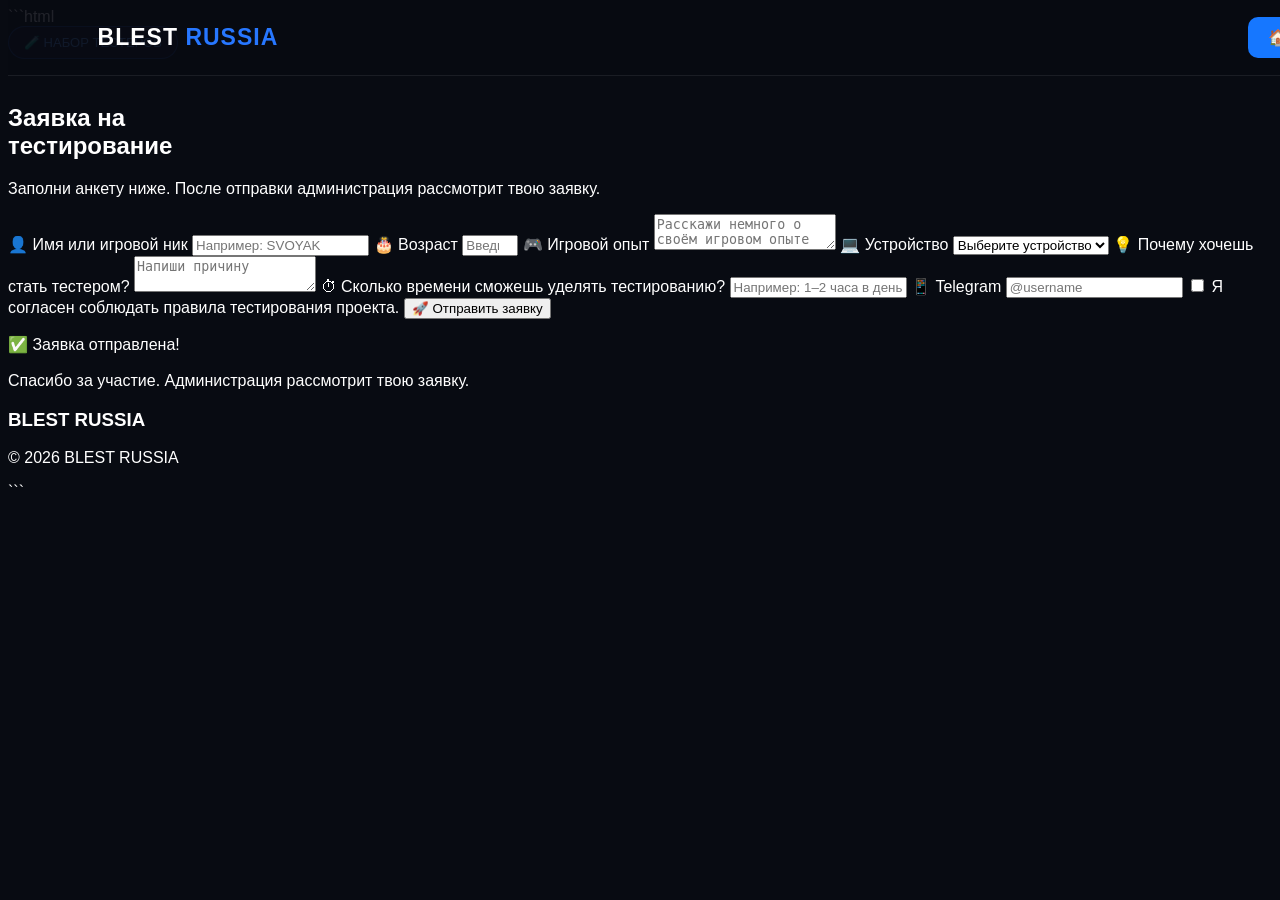
==== application.html @ 4487f48c "Create application.html" ====
```html
<!DOCTYPE html>
<html lang="ru">

<head>
    <meta charset="UTF-8">
    <meta
        name="viewport"
        content="width=device-width, initial-scale=1.0"
    >

    <title>Заявка на тест — BLEST RUSSIA</title>

    <link rel="stylesheet" href="style.css">
</head>

<body>

<header>

    <div class="logo">
        BLEST <span>RUSSIA</span>
    </div>

    <a href="index.html" class="telegram">
        🏠 Главная
    </a>

</header>


<main>

<section class="application">

    <div class="application-box">

        <div class="label">
            🧪 НАБОР ТЕСТЕРОВ
        </div>

        <h1>
            Заявка на<br>
            <span>тестирование</span>
        </h1>

        <p class="application-description">
            Заполни анкету ниже. После отправки
            администрация рассмотрит твою заявку.
        </p>


        <form id="applicationForm">


            <label>
                👤 Имя или игровой ник
            </label>

            <input
                type="text"
                id="name"
                placeholder="Например: SVOYAK"
                required
            >


            <label>
                🎂 Возраст
            </label>

            <input
                type="number"
                id="age"
                min="13"
                max="100"
                placeholder="Введите возраст"
                required
            >


            <label>
                🎮 Игровой опыт
            </label>

            <textarea
                id="experience"
                placeholder="Расскажи немного о своём игровом опыте"
                required
            ></textarea>


            <label>
                💻 Устройство
            </label>

            <select id="device" required>

                <option value="">
                    Выберите устройство
                </option>

                <option value="Android">
                    📱 Android
                </option>

                <option value="iPhone">
                    📱 iPhone
                </option>

                <option value="PC">
                    💻 PC
                </option>

            </select>


            <label>
                💡 Почему хочешь стать тестером?
            </label>

            <textarea
                id="reason"
                placeholder="Напиши причину"
                required
            ></textarea>


            <label>
                ⏱ Сколько времени сможешь уделять тестированию?
            </label>

            <input
                type="text"
                id="time"
                placeholder="Например: 1–2 часа в день"
                required
            >


            <label>
                📱 Telegram
            </label>

            <input
                type="text"
                id="telegram"
                placeholder="@username"
                required
            >


            <label class="checkbox">

                <input
                    type="checkbox"
                    id="rules"
                    required
                >

                <span>
                    Я согласен соблюдать правила
                    тестирования проекта.
                </span>

            </label>


            <button
                type="submit"
                class="submit-button"
            >
                🚀 Отправить заявку
            </button>


        </form>


        <div
            id="success"
            class="success-message"
        >
            ✅ Заявка отправлена!

            <br><br>

            Спасибо за участие.
            Администрация рассмотрит твою заявку.
        </div>


    </div>

</section>

</main>


<footer>

    <h3>BLEST RUSSIA</h3>

    <p>
        © 2026 BLEST RUSSIA
    </p>

</footer>


<script src="application.js"></script>

</body>

</html>
```
---- style.css ----
```css
* {
    margin: 0;
    padding: 0;
    box-sizing: border-box;
}

html {
    scroll-behavior: smooth;
}

body {
    font-family: Arial, sans-serif;
    background: #080b12;
    color: white;
    overflow-x: hidden;
}

/* HEADER */

header {
    width: 100%;
    height: 75px;
    padding: 0 7%;
    display: flex;
    align-items: center;
    justify-content: space-between;

    background: rgba(8, 11, 18, 0.9);
    border-bottom: 1px solid rgba(255,255,255,0.08);

    position: fixed;
    top: 0;
    z-index: 100;
}

.logo {
    font-size: 23px;
    font-weight: 900;
    letter-spacing: 1px;
}

.logo span {
    color: #2777ff;
}

.telegram {
    text-decoration: none;
    color: white;

    padding: 11px 20px;
    border-radius: 10px;

    background: #1677ff;

    font-weight: bold;

    transition: 0.3s;
}

.telegram:hover {
    transform: translateY(-2px);
}


/* HERO */

.hero {
    min-height: 100vh;

    display: flex;
    align-items: center;
    justify-content: center;

    text-align: center;

    padding: 120px 20px 80px;

    background:
        radial-gradient(
            circle at 50% 30%,
            rgba(39,119,255,0.25),
            transparent 40%
        );
}

.hero-content {
    max-width: 850px;
}

.label {
    display: inline-block;

    padding: 8px 15px;

    border: 1px solid rgba(39,119,255,0.5);

    border-radius: 50px;

    color: #5c9cff;

    background: rgba(39,119,255,0.08);

    font-size: 13px;

    margin-bottom: 25px;
}

.hero h1 {
    font-size: clamp(60px, 12vw, 130px);

    line-height: 0.9;

    font-weight: 900;

    letter-spacing: -5px;
}

.hero h1 span {
    color: #2777ff;
}

.hero p {
    margin: 30px auto;

    max-width: 600px;

    color: #aab1c0;

    font-size: 18px;

    line-height: 1.6;
}


/* BUTTONS */

.buttons {
    display: flex;

    justify-content: center;

    gap: 15px;

    flex-wrap: wrap;
}

.main-button,
.second-button {
    display: inline-block;

    padding: 15px 25px;

    border-radius: 12px;

    text-decoration: none;

    font-weight: bold;

    transition: 0.3s;
}

.main-button {
    background: #2777ff;
    color: white;

    box-shadow: 0 10px 30px rgba(39,119,255,0.25);
}

.main-button:hover {
    transform: translateY(-3px);
}

.second-button {
    color: white;

    border: 1px solid rgba(255,255,255,0.12);

    background: rgba(255,255,255,0.04);
}

.second-button:hover {
    background: rgba(255,255,255,0.08);
}


/* ABOUT */

.about {
    padding: 100px 7%;

    max-width: 1200px;

    margin: auto;

    text-align: center;
}

.about h2,
.telegram-section h2 {
    font-size: 40px;

    margin-bottom: 20px;
}

.about-text {
    max-width: 700px;

    margin:
```
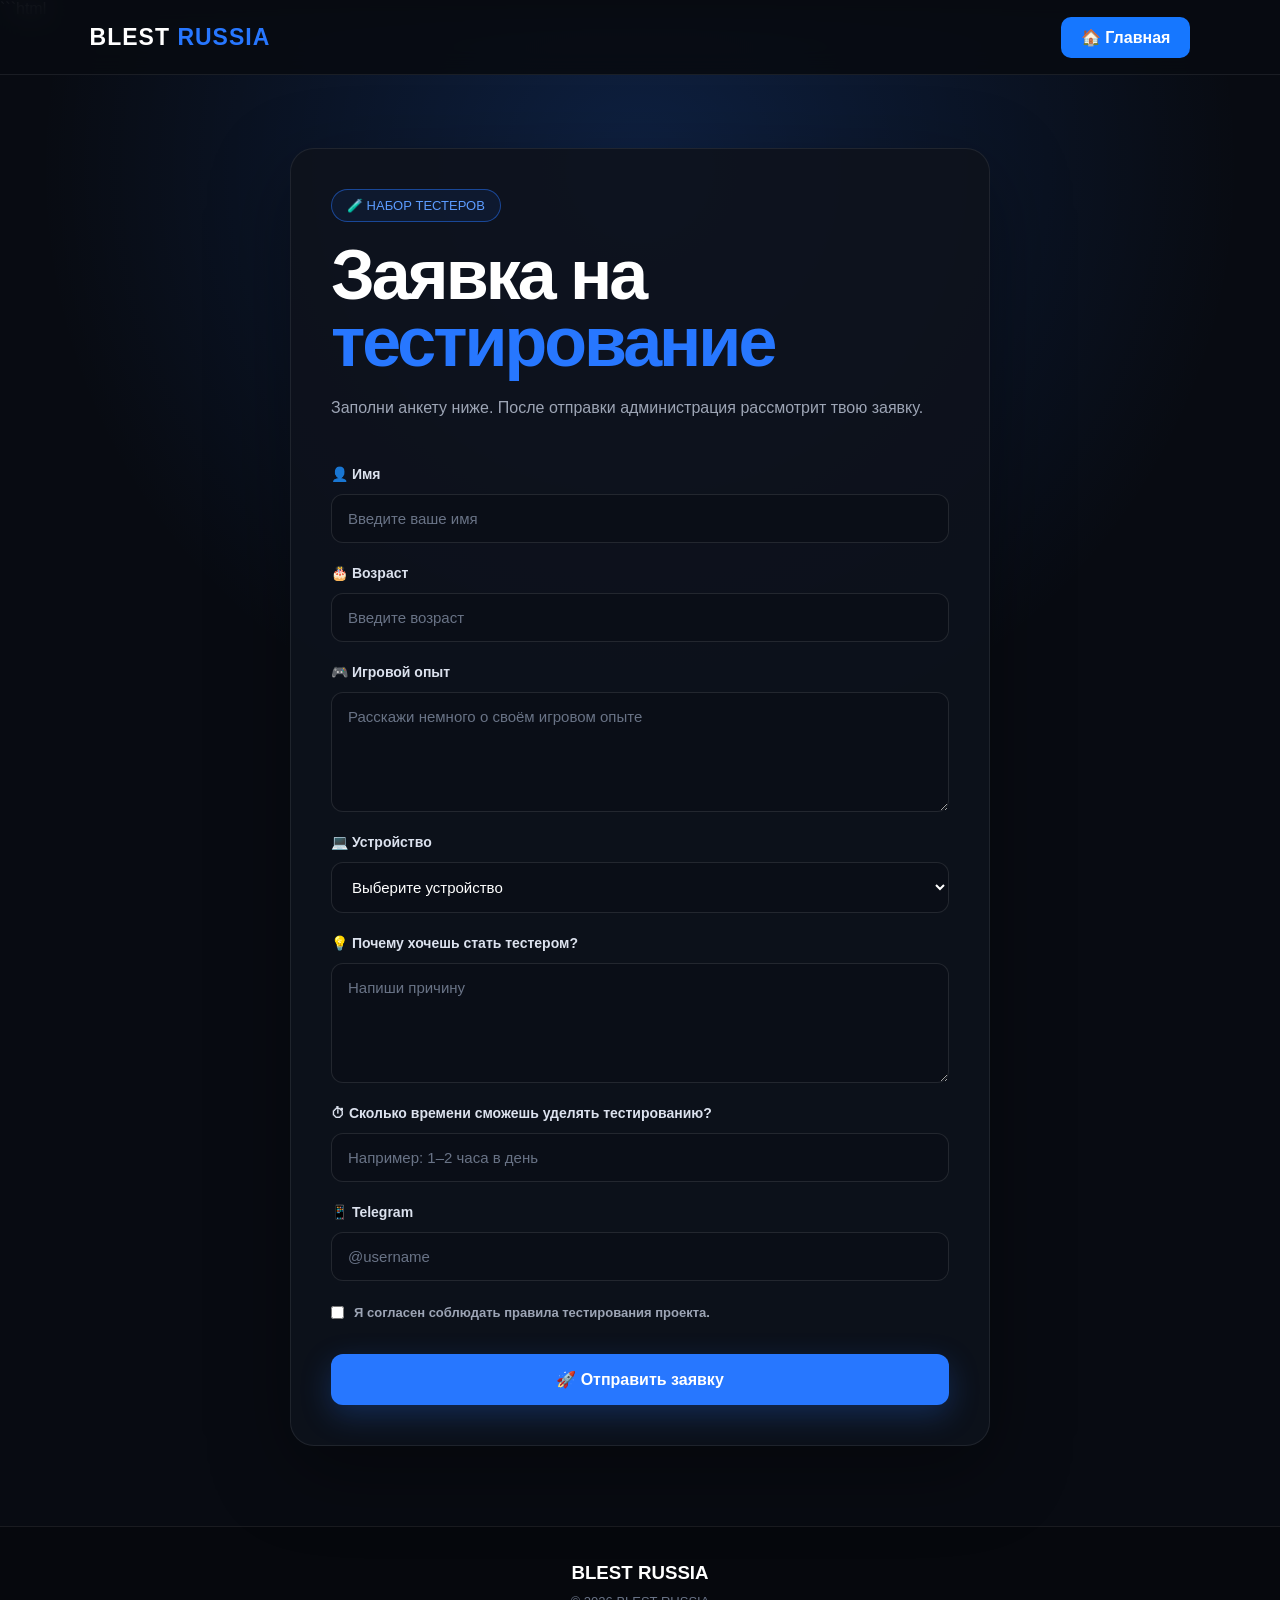
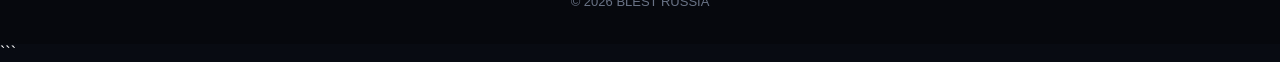
==== commit 717a6e88: "Update application.html" ====
--- a/application.html
+++ b/application.html
@@ -54,13 +54,13 @@
 
 
             <label>
-                👤 Имя или игровой ник
+                👤 Имя
             </label>
 
             <input
                 type="text"
                 id="name"
-                placeholder="Например: SVOYAK"
+                placeholder="Введите ваше имя"
                 required
             >
 
--- a/style.css
+++ b/style.css
@@ -1,4 +1,3 @@
-```css
 * {
     margin: 0;
     padding: 0;
@@ -22,16 +21,21 @@
     width: 100%;
     height: 75px;
     padding: 0 7%;
+
     display: flex;
     align-items: center;
     justify-content: space-between;
 
-    background: rgba(8, 11, 18, 0.9);
-    border-bottom: 1px solid rgba(255,255,255,0.08);
+    background: rgba(8, 11, 18, 0.92);
+    border-bottom: 1px solid rgba(255, 255, 255, 0.08);
 
     position: fixed;
     top: 0;
+    left: 0;
+
     z-index: 100;
+
+    backdrop-filter: blur(12px);
 }
 
 .logo {
@@ -60,8 +64,8 @@
 
 .telegram:hover {
     transform: translateY(-2px);
-}
-
+    box-shadow: 0 8px 25px rgba(39, 119, 255, 0.3);
+}
 
 /* HERO */
 
@@ -79,7 +83,7 @@
     background:
         radial-gradient(
             circle at 50% 30%,
-            rgba(39,119,255,0.25),
+            rgba(39, 119, 255, 0.25),
             transparent 40%
         );
 }
@@ -93,13 +97,13 @@
 
     padding: 8px 15px;
 
-    border: 1px solid rgba(39,119,255,0.5);
+    border: 1px solid rgba(39, 119, 255, 0.5);
 
     border-radius: 50px;
 
     color: #5c9cff;
 
-    background: rgba(39,119,255,0.08);
+    background: rgba(39, 119, 255, 0.08);
 
     font-size: 13px;
 
@@ -131,7 +135,6 @@
 
     line-height: 1.6;
 }
-
 
 /* BUTTONS */
 
@@ -164,25 +167,28 @@
     background: #2777ff;
     color: white;
 
-    box-shadow: 0 10px 30px rgba(39,119,255,0.25);
+    box-shadow: 0 10px 30px rgba(39, 119, 255, 0.25);
 }
 
 .main-button:hover {
     transform: translateY(-3px);
+
+    box-shadow: 0 15px 35px rgba(39, 119, 255, 0.4);
 }
 
 .second-button {
     color: white;
 
-    border: 1px solid rgba(255,255,255,0.12);
-
-    background: rgba(255,255,255,0.04);
+    border: 1px solid rgba(255, 255, 255, 0.12);
+
+    background: rgba(255, 255, 255, 0.04);
 }
 
 .second-button:hover {
-    background: rgba(255,255,255,0.08);
-}
-
+    background: rgba(255, 255, 255, 0.08);
+
+    transform: translateY(-3px);
+}
 
 /* ABOUT */
 
@@ -206,5 +212,387 @@
 .about-text {
     max-width: 700px;
 
-    margin:
-```
+    margin: 0 auto 50px;
+
+    color: #aab1c0;
+
+    font-size: 17px;
+
+    line-height: 1.7;
+}
+
+/* CARDS */
+
+.cards {
+    display: grid;
+
+    grid-template-columns: repeat(3, 1fr);
+
+    gap: 20px;
+}
+
+.card {
+    padding: 30px;
+
+    border-radius: 18px;
+
+    background: rgba(255, 255, 255, 0.035);
+
+    border: 1px solid rgba(255, 255, 255, 0.08);
+
+    transition: 0.3s;
+}
+
+.card:hover {
+    transform: translateY(-7px);
+
+    border-color: rgba(39, 119, 255, 0.4);
+
+    background: rgba(39, 119, 255, 0.06);
+}
+
+.icon {
+    font-size: 35px;
+
+    margin-bottom: 15px;
+}
+
+.card h3 {
+    margin-bottom: 12px;
+
+    font-size: 21px;
+}
+
+.card p {
+    color: #9da5b5;
+
+    line-height: 1.6;
+}
+
+/* TESTING SECTION */
+
+.telegram-section {
+    padding: 100px 20px;
+
+    text-align: center;
+
+    background:
+        radial-gradient(
+            circle at 50% 50%,
+            rgba(39, 119, 255, 0.12),
+            transparent 45%
+        );
+}
+
+.telegram-section p {
+    max-width: 650px;
+
+    margin: 0 auto 30px;
+
+    color: #aab1c0;
+
+    line-height: 1.7;
+}
+
+/* APPLICATION PAGE */
+
+.application {
+    min-height: 100vh;
+
+    padding: 130px 20px 80px;
+
+    display: flex;
+
+    justify-content: center;
+
+    align-items: flex-start;
+
+    background:
+        radial-gradient(
+            circle at 50% 10%,
+            rgba(39, 119, 255, 0.2),
+            transparent 40%
+        );
+}
+
+.application-box {
+    width: 100%;
+
+    max-width: 700px;
+
+    padding: 40px;
+
+    border-radius: 24px;
+
+    background: rgba(14, 18, 28, 0.9);
+
+    border: 1px solid rgba(255, 255, 255, 0.08);
+
+    box-shadow: 0 25px 80px rgba(0, 0, 0, 0.35);
+}
+
+.application-box .label {
+    margin-bottom: 20px;
+}
+
+.application-box h1 {
+    font-size: clamp(42px, 8vw, 70px);
+
+    line-height: 0.95;
+
+    margin-bottom: 20px;
+
+    letter-spacing: -3px;
+}
+
+.application-box h1 span {
+    color: #2777ff;
+}
+
+.application-description {
+    color: #9da5b5;
+
+    line-height: 1.6;
+
+    margin-bottom: 35px;
+}
+
+/* FORM */
+
+#applicationForm {
+    display: flex;
+
+    flex-direction: column;
+
+    gap: 12px;
+}
+
+#applicationForm label {
+    margin-top: 10px;
+
+    font-size: 14px;
+
+    font-weight: bold;
+
+    color: #dce2ee;
+}
+
+#applicationForm input,
+#applicationForm textarea,
+#applicationForm select {
+    width: 100%;
+
+    padding: 15px 16px;
+
+    border-radius: 12px;
+
+    border: 1px solid rgba(255, 255, 255, 0.1);
+
+    outline: none;
+
+    background: #0a0e17;
+
+    color: white;
+
+    font-size: 15px;
+
+    font-family: Arial, sans-serif;
+
+    transition: 0.25s;
+}
+
+#applicationForm input:focus,
+#applicationForm textarea:focus,
+#applicationForm select:focus {
+    border-color: #2777ff;
+
+    box-shadow: 0 0 0 3px rgba(39, 119, 255, 0.12);
+}
+
+#applicationForm textarea {
+    min-height: 120px;
+
+    resize: vertical;
+}
+
+#applicationForm select {
+    cursor: pointer;
+}
+
+#applicationForm input::placeholder,
+#applicationForm textarea::placeholder {
+    color: #697386;
+}
+
+/* CHECKBOX */
+
+.checkbox {
+    display: flex;
+
+    align-items: flex-start;
+
+    gap: 10px;
+
+    margin: 20px 0;
+
+    cursor: pointer;
+}
+
+.checkbox input {
+    width: auto !important;
+
+    margin-top: 3px;
+
+    accent-color: #2777ff;
+}
+
+.checkbox span {
+    color: #9da5b5;
+
+    font-size: 13px;
+
+    line-height: 1.5;
+}
+
+/* SUBMIT */
+
+.submit-button {
+    width: 100%;
+
+    padding: 16px;
+
+    border: none;
+
+    border-radius: 12px;
+
+    background: #2777ff;
+
+    color: white;
+
+    font-size: 16px;
+
+    font-weight: bold;
+
+    cursor: pointer;
+
+    transition: 0.3s;
+
+    box-shadow: 0 10px 30px rgba(39, 119, 255, 0.25);
+}
+
+.submit-button:hover {
+    transform: translateY(-2px);
+
+    box-shadow: 0 15px 35px rgba(39, 119, 255, 0.4);
+}
+
+.submit-button:active {
+    transform: scale(0.98);
+}
+
+/* SUCCESS */
+
+.success-message {
+    display: none;
+
+    padding: 30px;
+
+    text-align: center;
+
+    border-radius: 16px;
+
+    background: rgba(39, 119, 255, 0.08);
+
+    border: 1px solid rgba(39, 119, 255, 0.3);
+
+    color: #dce7ff;
+
+    line-height: 1.6;
+
+    font-size: 17px;
+}
+
+/* FOOTER */
+
+footer {
+    padding: 35px 20px;
+
+    text-align: center;
+
+    border-top: 1px solid rgba(255, 255, 255, 0.08);
+
+    background: #06080d;
+}
+
+footer h3 {
+    margin-bottom: 10px;
+}
+
+footer p {
+    color: #697386;
+
+    font-size: 13px;
+}
+
+/* MOBILE */
+
+@media (max-width: 800px) {
+
+    header {
+        padding: 0 20px;
+    }
+
+    .logo {
+        font-size: 18px;
+    }
+
+    .telegram {
+        padding: 9px 14px;
+
+        font-size: 13px;
+    }
+
+    .hero h1 {
+        letter-spacing: -3px;
+    }
+
+    .hero p {
+        font-size: 16px;
+    }
+
+    .cards {
+        grid-template-columns: 1fr;
+    }
+
+    .about h2,
+    .telegram-section h2 {
+        font-size: 32px;
+    }
+
+    .application-box {
+        padding: 25px 20px;
+
+        border-radius: 18px;
+    }
+
+    .application-box h1 {
+        letter-spacing: -2px;
+    }
+}
+
+@media (max-width: 450px) {
+
+    .buttons {
+        flex-direction: column;
+    }
+
+    .main-button,
+    .second-button {
+        width: 100%;
+    }
+
+    .application {
+        padding-left: 12px;
+        padding-right: 12px;
+    }
+    }
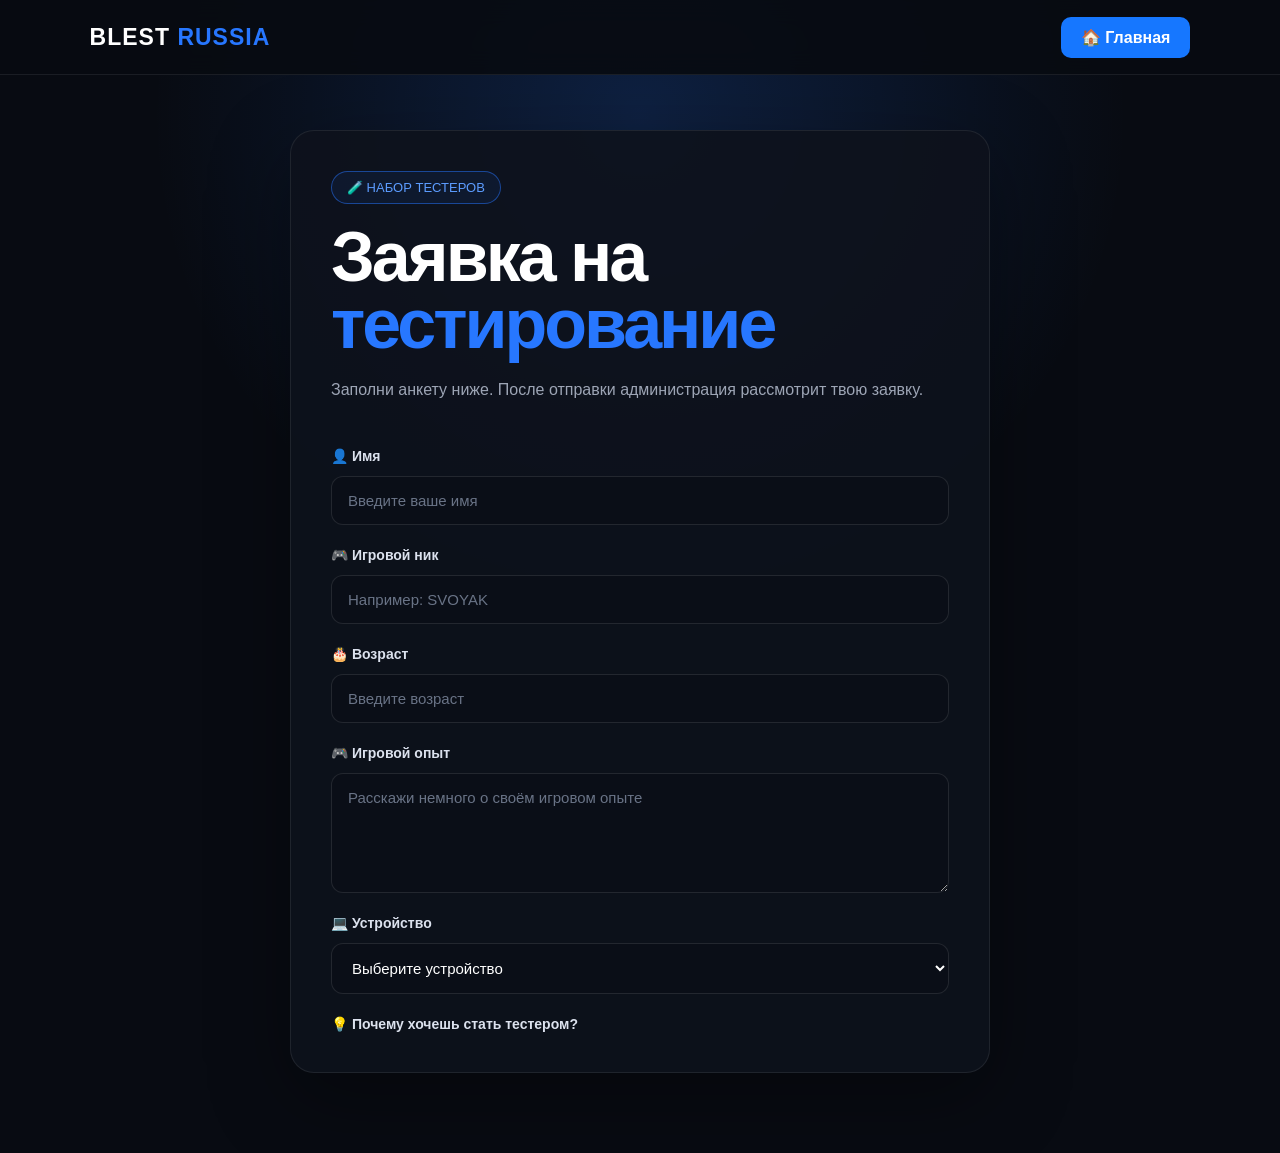
==== commit ef7f888a: "Update application.html" ====
--- a/application.html
+++ b/application.html
@@ -1,9 +1,9 @@
-```html
 <!DOCTYPE html>
 <html lang="ru">
 
 <head>
     <meta charset="UTF-8">
+
     <meta
         name="viewport"
         content="width=device-width, initial-scale=1.0"
@@ -52,6 +52,7 @@
 
         <form id="applicationForm">
 
+            <!-- ИМЯ -->
 
             <label>
                 👤 Имя
@@ -64,6 +65,22 @@
                 required
             >
 
+
+            <!-- ИГРОВОЙ НИК -->
+
+            <label>
+                🎮 Игровой ник
+            </label>
+
+            <input
+                type="text"
+                id="nickname"
+                placeholder="Например: SVOYAK"
+                required
+            >
+
+
+            <!-- ВОЗРАСТ -->
 
             <label>
                 🎂 Возраст
@@ -79,6 +96,8 @@
             >
 
 
+            <!-- ИГРОВОЙ ОПЫТ -->
+
             <label>
                 🎮 Игровой опыт
             </label>
@@ -89,6 +108,8 @@
                 required
             ></textarea>
 
+
+            <!-- УСТРОЙСТВО -->
 
             <label>
                 💻 Устройство
@@ -115,102 +136,11 @@
             </select>
 
 
+            <!-- ПРИЧИНА -->
+
             <label>
                 💡 Почему хочешь стать тестером?
             </label>
 
             <textarea
-                id="reason"
-                placeholder="Напиши причину"
-                required
-            ></textarea>
-
-
-            <label>
-                ⏱ Сколько времени сможешь уделять тестированию?
-            </label>
-
-            <input
-                type="text"
-                id="time"
-                placeholder="Например: 1–2 часа в день"
-                required
-            >
-
-
-            <label>
-                📱 Telegram
-            </label>
-
-            <input
-                type="text"
-                id="telegram"
-                placeholder="@username"
-                required
-            >
-
-
-            <label class="checkbox">
-
-                <input
-                    type="checkbox"
-                    id="rules"
-                    required
-                >
-
-                <span>
-                    Я согласен соблюдать правила
-                    тестирования проекта.
-                </span>
-
-            </label>
-
-
-            <button
-                type="submit"
-                class="submit-button"
-            >
-                🚀 Отправить заявку
-            </button>
-
-
-        </form>
-
-
-        <div
-            id="success"
-            class="success-message"
-        >
-            ✅ Заявка отправлена!
-
-            <br><br>
-
-            Спасибо за участие.
-            Администрация рассмотрит твою заявку.
-        </div>
-
-
-    </div>
-
-</section>
-
-</main>
-
-
-<footer>
-
-    <h3>BLEST RUSSIA</h3>
-
-    <p>
-        © 2026 BLEST RUSSIA
-    </p>
-
-</footer>
-
-
-<script src="application.js"></script>
-
-</body>
-
-</html>
-```
+                id="
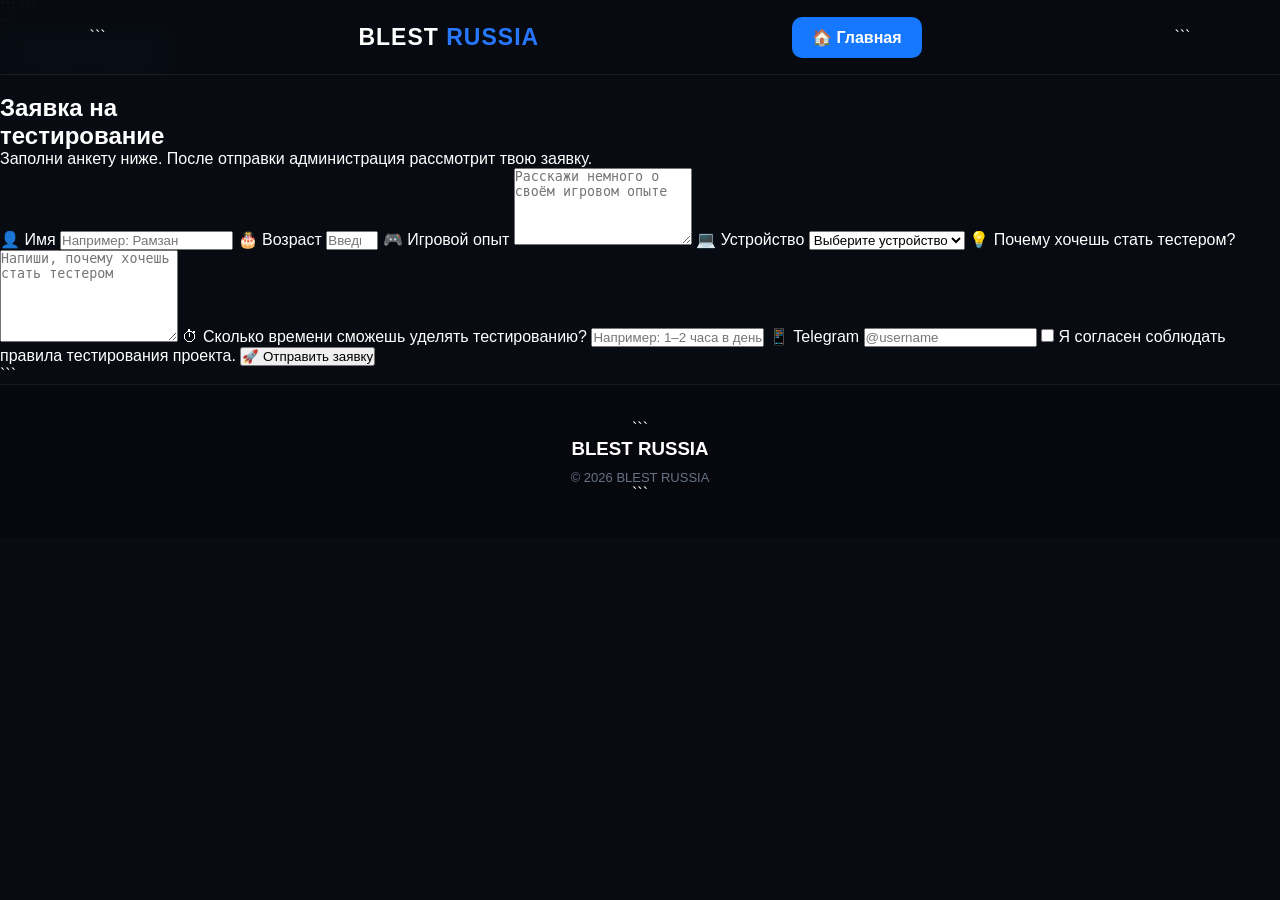
==== commit 7d43226c: "Update application.html" ====
--- a/application.html
+++ b/application.html
@@ -1,146 +1,219 @@
 <!DOCTYPE html>
+
 <html lang="ru">
 
 <head>
     <meta charset="UTF-8">
-
-    <meta
-        name="viewport"
-        content="width=device-width, initial-scale=1.0"
-    >
-
-    <title>Заявка на тест — BLEST RUSSIA</title>
-
-    <link rel="stylesheet" href="style.css">
+    <meta name="viewport" content="width=device-width, initial-scale=1.0">
+
+```
+<title>Заявка на тест — BLEST RUSSIA</title>
+
+<link rel="stylesheet" href="style.css">
+```
+
 </head>
 
 <body>
 
 <header>
 
-    <div class="logo">
-        BLEST <span>RUSSIA</span>
+```
+<div class="logo">
+    BLEST <span>RUSSIA</span>
+</div>
+
+<a href="index.html" class="telegram">
+    🏠 Главная
+</a>
+```
+
+</header>
+
+<main>
+
+<section class="application">
+
+```
+<div class="application-box">
+
+    <div class="label">
+        🧪 НАБОР ТЕСТЕРОВ
     </div>
 
-    <a href="index.html" class="telegram">
-        🏠 Главная
-    </a>
-
-</header>
-
-
-<main>
-
-<section class="application">
-
-    <div class="application-box">
-
-        <div class="label">
-            🧪 НАБОР ТЕСТЕРОВ
-        </div>
-
-        <h1>
-            Заявка на<br>
-            <span>тестирование</span>
-        </h1>
-
-        <p class="application-description">
-            Заполни анкету ниже. После отправки
-            администрация рассмотрит твою заявку.
-        </p>
-
-
-        <form id="applicationForm">
-
-            <!-- ИМЯ -->
-
-            <label>
-                👤 Имя
-            </label>
+    <h1>
+        Заявка на<br>
+        <span>тестирование</span>
+    </h1>
+
+    <p class="application-description">
+        Заполни анкету ниже. После отправки
+        администрация рассмотрит твою заявку.
+    </p>
+
+
+    <form id="applicationForm">
+
+        <label for="name">
+            👤 Имя
+        </label>
+
+        <input
+            type="text"
+            id="name"
+            placeholder="Например: Рамзан"
+            autocomplete="name"
+            required
+        >
+
+
+        <label for="age">
+            🎂 Возраст
+        </label>
+
+        <input
+            type="number"
+            id="age"
+            min="13"
+            max="100"
+            placeholder="Введите возраст"
+            required
+        >
+
+
+        <label for="experience">
+            🎮 Игровой опыт
+        </label>
+
+        <textarea
+            id="experience"
+            placeholder="Расскажи немного о своём игровом опыте"
+            rows="5"
+            required
+        ></textarea>
+
+
+        <label for="device">
+            💻 Устройство
+        </label>
+
+        <select id="device" required>
+
+            <option value="">
+                Выберите устройство
+            </option>
+
+            <option value="Android">
+                📱 Android
+            </option>
+
+            <option value="iPhone">
+                📱 iPhone
+            </option>
+
+            <option value="PC">
+                💻 PC
+            </option>
+
+        </select>
+
+
+        <label for="reason">
+            💡 Почему хочешь стать тестером?
+        </label>
+
+        <textarea
+            id="reason"
+            placeholder="Напиши, почему хочешь стать тестером"
+            rows="6"
+            required
+        ></textarea>
+
+
+        <label for="time">
+            ⏱ Сколько времени сможешь уделять тестированию?
+        </label>
+
+        <input
+            type="text"
+            id="time"
+            placeholder="Например: 1–2 часа в день"
+            required
+        >
+
+
+        <label for="telegram">
+            📱 Telegram
+        </label>
+
+        <input
+            type="text"
+            id="telegram"
+            placeholder="@username"
+            required
+        >
+
+
+        <label class="checkbox">
 
             <input
-                type="text"
-                id="name"
-                placeholder="Введите ваше имя"
+                type="checkbox"
+                id="rules"
                 required
             >
 
-
-            <!-- ИГРОВОЙ НИК -->
-
-            <label>
-                🎮 Игровой ник
-            </label>
-
-            <input
-                type="text"
-                id="nickname"
-                placeholder="Например: SVOYAK"
-                required
-            >
-
-
-            <!-- ВОЗРАСТ -->
-
-            <label>
-                🎂 Возраст
-            </label>
-
-            <input
-                type="number"
-                id="age"
-                min="13"
-                max="100"
-                placeholder="Введите возраст"
-                required
-            >
-
-
-            <!-- ИГРОВОЙ ОПЫТ -->
-
-            <label>
-                🎮 Игровой опыт
-            </label>
-
-            <textarea
-                id="experience"
-                placeholder="Расскажи немного о своём игровом опыте"
-                required
-            ></textarea>
-
-
-            <!-- УСТРОЙСТВО -->
-
-            <label>
-                💻 Устройство
-            </label>
-
-            <select id="device" required>
-
-                <option value="">
-                    Выберите устройство
-                </option>
-
-                <option value="Android">
-                    📱 Android
-                </option>
-
-                <option value="iPhone">
-                    📱 iPhone
-                </option>
-
-                <option value="PC">
-                    💻 PC
-                </option>
-
-            </select>
-
-
-            <!-- ПРИЧИНА -->
-
-            <label>
-                💡 Почему хочешь стать тестером?
-            </label>
-
-            <textarea
-                id="
+            <span>
+                Я согласен соблюдать правила
+                тестирования проекта.
+            </span>
+
+        </label>
+
+
+        <button
+            type="submit"
+            class="submit-button"
+        >
+            🚀 Отправить заявку
+        </button>
+
+    </form>
+
+
+    <div
+        id="success"
+        class="success-message"
+        style="display: none;"
+    >
+        ✅ Заявка отправлена!
+
+        <br><br>
+
+        Спасибо за участие.
+        Администрация рассмотрит твою заявку.
+    </div>
+
+</div>
+```
+
+</section>
+
+</main>
+
+<footer>
+
+```
+<h3>BLEST RUSSIA</h3>
+
+<p>
+    © 2026 BLEST RUSSIA
+</p>
+```
+
+</footer>
+
+<script src="application.js"></script>
+
+</body>
+
+</html>
--- a/style.css
+++ b/style.css
@@ -15,25 +15,29 @@
     overflow-x: hidden;
 }
 
+
 /* HEADER */
 
 header {
     width: 100%;
     height: 75px;
+
     padding: 0 7%;
 
     display: flex;
     align-items: center;
     justify-content: space-between;
 
-    background: rgba(8, 11, 18, 0.92);
-    border-bottom: 1px solid rgba(255, 255, 255, 0.08);
-
     position: fixed;
     top: 0;
     left: 0;
 
     z-index: 100;
+
+    background: rgba(8, 11, 18, 0.92);
+
+    border-bottom: 1px solid
+        rgba(255, 255, 255, 0.08);
 
     backdrop-filter: blur(12px);
 }
@@ -53,6 +57,7 @@
     color: white;
 
     padding: 11px 20px;
+
     border-radius: 10px;
 
     background: #1677ff;
@@ -64,8 +69,12 @@
 
 .telegram:hover {
     transform: translateY(-2px);
-    box-shadow: 0 8px 25px rgba(39, 119, 255, 0.3);
-}
+
+    box-shadow:
+        0 8px 25px
+        rgba(39, 119, 255, 0.3);
+}
+
 
 /* HERO */
 
@@ -73,6 +82,7 @@
     min-height: 100vh;
 
     display: flex;
+
     align-items: center;
     justify-content: center;
 
@@ -97,13 +107,15 @@
 
     padding: 8px 15px;
 
-    border: 1px solid rgba(39, 119, 255, 0.5);
+    border: 1px solid
+        rgba(39, 119, 255, 0.5);
 
     border-radius: 50px;
 
     color: #5c9cff;
 
-    background: rgba(39, 119, 255, 0.08);
+    background:
+        rgba(39, 119, 255, 0.08);
 
     font-size: 13px;
 
@@ -111,7 +123,8 @@
 }
 
 .hero h1 {
-    font-size: clamp(60px, 12vw, 130px);
+    font-size:
+        clamp(60px, 12vw, 130px);
 
     line-height: 0.9;
 
@@ -127,7 +140,7 @@
 .hero p {
     margin: 30px auto;
 
-    max-width: 600px;
+    max-width: 620px;
 
     color: #aab1c0;
 
@@ -135,6 +148,7 @@
 
     line-height: 1.6;
 }
+
 
 /* BUTTONS */
 
@@ -165,45 +179,56 @@
 
 .main-button {
     background: #2777ff;
+
     color: white;
 
-    box-shadow: 0 10px 30px rgba(39, 119, 255, 0.25);
+    box-shadow:
+        0 10px 30px
+        rgba(39, 119, 255, 0.25);
 }
 
 .main-button:hover {
     transform: translateY(-3px);
 
-    box-shadow: 0 15px 35px rgba(39, 119, 255, 0.4);
+    box-shadow:
+        0 15px 35px
+        rgba(39, 119, 255, 0.4);
 }
 
 .second-button {
     color: white;
 
-    border: 1px solid rgba(255, 255, 255, 0.12);
-
-    background: rgba(255, 255, 255, 0.04);
+    border: 1px solid
+        rgba(255, 255, 255, 0.12);
+
+    background:
+        rgba(255, 255, 255, 0.04);
 }
 
 .second-button:hover {
-    background: rgba(255, 255, 255, 0.08);
+    background:
+        rgba(255, 255, 255, 0.08);
 
     transform: translateY(-3px);
 }
 
+
 /* ABOUT */
 
 .about {
+    max-width: 1200px;
+
+    margin: auto;
+
     padding: 100px 7%;
 
-    max-width: 1200px;
-
-    margin: auto;
-
     text-align: center;
 }
 
 .about h2,
-.telegram-section h2 {
+.telegram-section h2,
+.status-section h2,
+.news-section h2 {
     font-size: 40px;
 
     margin-bottom: 20px;
@@ -221,12 +246,14 @@
     line-height: 1.7;
 }
 
+
 /* CARDS */
 
 .cards {
     display: grid;
 
-    grid-template-columns: repeat(3, 1fr);
+    grid-template-columns:
+        repeat(3, 1fr);
 
     gap: 20px;
 }
@@ -236,9 +263,11 @@
 
     border-radius: 18px;
 
-    background: rgba(255, 255, 255, 0.035);
-
-    border: 1px solid rgba(255, 255, 255, 0.08);
+    background:
+        rgba(255, 255, 255, 0.035);
+
+    border: 1px solid
+        rgba(255, 255, 255, 0.08);
 
     transition: 0.3s;
 }
@@ -246,9 +275,11 @@
 .card:hover {
     transform: translateY(-7px);
 
-    border-color: rgba(39, 119, 255, 0.4);
-
-    background: rgba(39, 119, 255, 0.06);
+    border-color:
+        rgba(39, 119, 255, 0.4);
+
+    background:
+        rgba(39, 119, 255, 0.06);
 }
 
 .icon {
@@ -269,7 +300,253 @@
     line-height: 1.6;
 }
 
-/* TESTING SECTION */
+
+/* STATUS */
+
+.status-section {
+    max-width: 1000px;
+
+    margin: 0 auto;
+
+    padding: 100px 20px;
+
+    text-align: center;
+}
+
+.status-description {
+    color: #9da5b5;
+
+    margin-bottom: 40px;
+
+    line-height: 1.6;
+}
+
+.status-list {
+    display: flex;
+
+    flex-direction: column;
+
+    gap: 14px;
+}
+
+.status-item {
+    display: flex;
+
+    align-items: center;
+
+    gap: 18px;
+
+    padding: 20px;
+
+    text-align: left;
+
+    border-radius: 16px;
+
+    background:
+        rgba(255, 255, 255, 0.035);
+
+    border: 1px solid
+        rgba(255, 255, 255, 0.08);
+
+    transition: 0.3s;
+}
+
+.status-item:hover {
+    transform: translateY(-3px);
+
+    border-color:
+        rgba(39, 119, 255, 0.35);
+}
+
+.status-icon {
+    font-size: 24px;
+}
+
+.status-info {
+    flex: 1;
+}
+
+.status-info h3 {
+    margin-bottom: 5px;
+
+    font-size: 18px;
+}
+
+.status-info p {
+    color: #8f98aa;
+
+    font-size: 14px;
+}
+
+.status-active,
+.status-wait {
+    padding: 7px 11px;
+
+    border-radius: 8px;
+
+    font-size: 11px;
+
+    font-weight: bold;
+}
+
+.status-active {
+    color: #6fa5ff;
+
+    background:
+        rgba(39, 119, 255, 0.12);
+}
+
+.status-wait {
+    color: #9da5b5;
+
+    background:
+        rgba(255, 255, 255, 0.06);
+}
+
+
+/* NEWS */
+
+.news-section {
+    max-width: 1200px;
+
+    margin: 0 auto;
+
+    padding: 100px 7%;
+
+    text-align: center;
+}
+
+.news-description {
+    max-width: 650px;
+
+    margin: 0 auto 45px;
+
+    color: #9da5b5;
+
+    line-height: 1.6;
+}
+
+.news-grid {
+    display: grid;
+
+    grid-template-columns:
+        repeat(3, 1fr);
+
+    gap: 20px;
+
+    text-align: left;
+}
+
+.news-card {
+    min-height: 280px;
+
+    display: flex;
+
+    flex-direction: column;
+
+    padding: 28px;
+
+    border-radius: 18px;
+
+    background:
+        rgba(255, 255, 255, 0.035);
+
+    border: 1px solid
+        rgba(255, 255, 255, 0.08);
+
+    transition: 0.3s;
+}
+
+.news-card:hover {
+    transform: translateY(-7px);
+
+    border-color:
+        rgba(39, 119, 255, 0.4);
+
+    box-shadow:
+        0 15px 40px
+        rgba(0, 0, 0, 0.2);
+}
+
+.news-date {
+    color: #5c9cff;
+
+    font-size: 12px;
+
+    font-weight: bold;
+
+    margin-bottom: 18px;
+}
+
+.news-card h3 {
+    font-size: 21px;
+
+    margin-bottom: 15px;
+}
+
+.news-card p {
+    color: #9da5b5;
+
+    font-size: 14px;
+
+    line-height: 1.7;
+
+    margin-bottom: 20px;
+}
+
+.news-tag {
+    margin-top: auto;
+
+    align-self: flex-start;
+
+    padding: 7px 10px;
+
+    border-radius: 8px;
+
+    color: #6fa5ff;
+
+    background:
+        rgba(39, 119, 255, 0.1);
+
+    font-size: 10px;
+
+    font-weight: bold;
+}
+
+.news-button {
+    display: inline-block;
+
+    margin-top: auto;
+
+    align-self: flex-start;
+
+    padding: 10px 14px;
+
+    border-radius: 9px;
+
+    background: #2777ff;
+
+    color: white;
+
+    text-decoration: none;
+
+    font-size: 13px;
+
+    font-weight: bold;
+
+    transition: 0.3s;
+}
+
+.news-button:hover {
+    transform: translateY(-2px);
+
+    box-shadow:
+        0 8px 20px
+        rgba(39, 119, 255, 0.3);
+}
+
+
+/* TESTING */
 
 .telegram-section {
     padding: 100px 20px;
@@ -294,223 +571,6 @@
     line-height: 1.7;
 }
 
-/* APPLICATION PAGE */
-
-.application {
-    min-height: 100vh;
-
-    padding: 130px 20px 80px;
-
-    display: flex;
-
-    justify-content: center;
-
-    align-items: flex-start;
-
-    background:
-        radial-gradient(
-            circle at 50% 10%,
-            rgba(39, 119, 255, 0.2),
-            transparent 40%
-        );
-}
-
-.application-box {
-    width: 100%;
-
-    max-width: 700px;
-
-    padding: 40px;
-
-    border-radius: 24px;
-
-    background: rgba(14, 18, 28, 0.9);
-
-    border: 1px solid rgba(255, 255, 255, 0.08);
-
-    box-shadow: 0 25px 80px rgba(0, 0, 0, 0.35);
-}
-
-.application-box .label {
-    margin-bottom: 20px;
-}
-
-.application-box h1 {
-    font-size: clamp(42px, 8vw, 70px);
-
-    line-height: 0.95;
-
-    margin-bottom: 20px;
-
-    letter-spacing: -3px;
-}
-
-.application-box h1 span {
-    color: #2777ff;
-}
-
-.application-description {
-    color: #9da5b5;
-
-    line-height: 1.6;
-
-    margin-bottom: 35px;
-}
-
-/* FORM */
-
-#applicationForm {
-    display: flex;
-
-    flex-direction: column;
-
-    gap: 12px;
-}
-
-#applicationForm label {
-    margin-top: 10px;
-
-    font-size: 14px;
-
-    font-weight: bold;
-
-    color: #dce2ee;
-}
-
-#applicationForm input,
-#applicationForm textarea,
-#applicationForm select {
-    width: 100%;
-
-    padding: 15px 16px;
-
-    border-radius: 12px;
-
-    border: 1px solid rgba(255, 255, 255, 0.1);
-
-    outline: none;
-
-    background: #0a0e17;
-
-    color: white;
-
-    font-size: 15px;
-
-    font-family: Arial, sans-serif;
-
-    transition: 0.25s;
-}
-
-#applicationForm input:focus,
-#applicationForm textarea:focus,
-#applicationForm select:focus {
-    border-color: #2777ff;
-
-    box-shadow: 0 0 0 3px rgba(39, 119, 255, 0.12);
-}
-
-#applicationForm textarea {
-    min-height: 120px;
-
-    resize: vertical;
-}
-
-#applicationForm select {
-    cursor: pointer;
-}
-
-#applicationForm input::placeholder,
-#applicationForm textarea::placeholder {
-    color: #697386;
-}
-
-/* CHECKBOX */
-
-.checkbox {
-    display: flex;
-
-    align-items: flex-start;
-
-    gap: 10px;
-
-    margin: 20px 0;
-
-    cursor: pointer;
-}
-
-.checkbox input {
-    width: auto !important;
-
-    margin-top: 3px;
-
-    accent-color: #2777ff;
-}
-
-.checkbox span {
-    color: #9da5b5;
-
-    font-size: 13px;
-
-    line-height: 1.5;
-}
-
-/* SUBMIT */
-
-.submit-button {
-    width: 100%;
-
-    padding: 16px;
-
-    border: none;
-
-    border-radius: 12px;
-
-    background: #2777ff;
-
-    color: white;
-
-    font-size: 16px;
-
-    font-weight: bold;
-
-    cursor: pointer;
-
-    transition: 0.3s;
-
-    box-shadow: 0 10px 30px rgba(39, 119, 255, 0.25);
-}
-
-.submit-button:hover {
-    transform: translateY(-2px);
-
-    box-shadow: 0 15px 35px rgba(39, 119, 255, 0.4);
-}
-
-.submit-button:active {
-    transform: scale(0.98);
-}
-
-/* SUCCESS */
-
-.success-message {
-    display: none;
-
-    padding: 30px;
-
-    text-align: center;
-
-    border-radius: 16px;
-
-    background: rgba(39, 119, 255, 0.08);
-
-    border: 1px solid rgba(39, 119, 255, 0.3);
-
-    color: #dce7ff;
-
-    line-height: 1.6;
-
-    font-size: 17px;
-}
 
 /* FOOTER */
 
@@ -519,7 +579,8 @@
 
     text-align: center;
 
-    border-top: 1px solid rgba(255, 255, 255, 0.08);
+    border-top: 1px solid
+        rgba(255, 255, 255, 0.08);
 
     background: #06080d;
 }
@@ -528,12 +589,21 @@
     margin-bottom: 10px;
 }
 
+footer h3 span {
+    color: #2777ff;
+}
+
 footer p {
     color: #697386;
 
     font-size: 13px;
 }
 
+.footer-small {
+    margin-top: 7px;
+}
+
+
 /* MOBILE */
 
 @media (max-width: 800px) {
@@ -564,21 +634,25 @@
         grid-template-columns: 1fr;
     }
 
+    .news-grid {
+        grid-template-columns: 1fr;
+    }
+
     .about h2,
-    .telegram-section h2 {
+    .telegram-section h2,
+    .status-section h2,
+    .news-section h2 {
         font-size: 32px;
     }
 
-    .application-box {
-        padding: 25px 20px;
-
-        border-radius: 18px;
-    }
-
-    .application-box h1 {
-        letter-spacing: -2px;
-    }
-}
+    .news-section {
+        padding-left: 20px;
+        padding-right: 20px;
+    }
+}
+
+
+/* SMALL MOBILE */
 
 @media (max-width: 450px) {
 
@@ -591,8 +665,37 @@
         width: 100%;
     }
 
-    .application {
+    .hero {
+        padding-left: 15px;
+        padding-right: 15px;
+    }
+
+    .about {
+        padding-left: 20px;
+        padding-right: 20px;
+    }
+
+    .status-section {
         padding-left: 12px;
         padding-right: 12px;
     }
-    }
+
+    .status-item {
+        padding: 16px;
+
+        gap: 12px;
+    }
+
+    .status-info h3 {
+        font-size: 16px;
+    }
+
+    .status-info p {
+        font-size: 12px;
+    }
+
+    .status-active,
+    .status-wait {
+        display: none;
+    }
+    }
